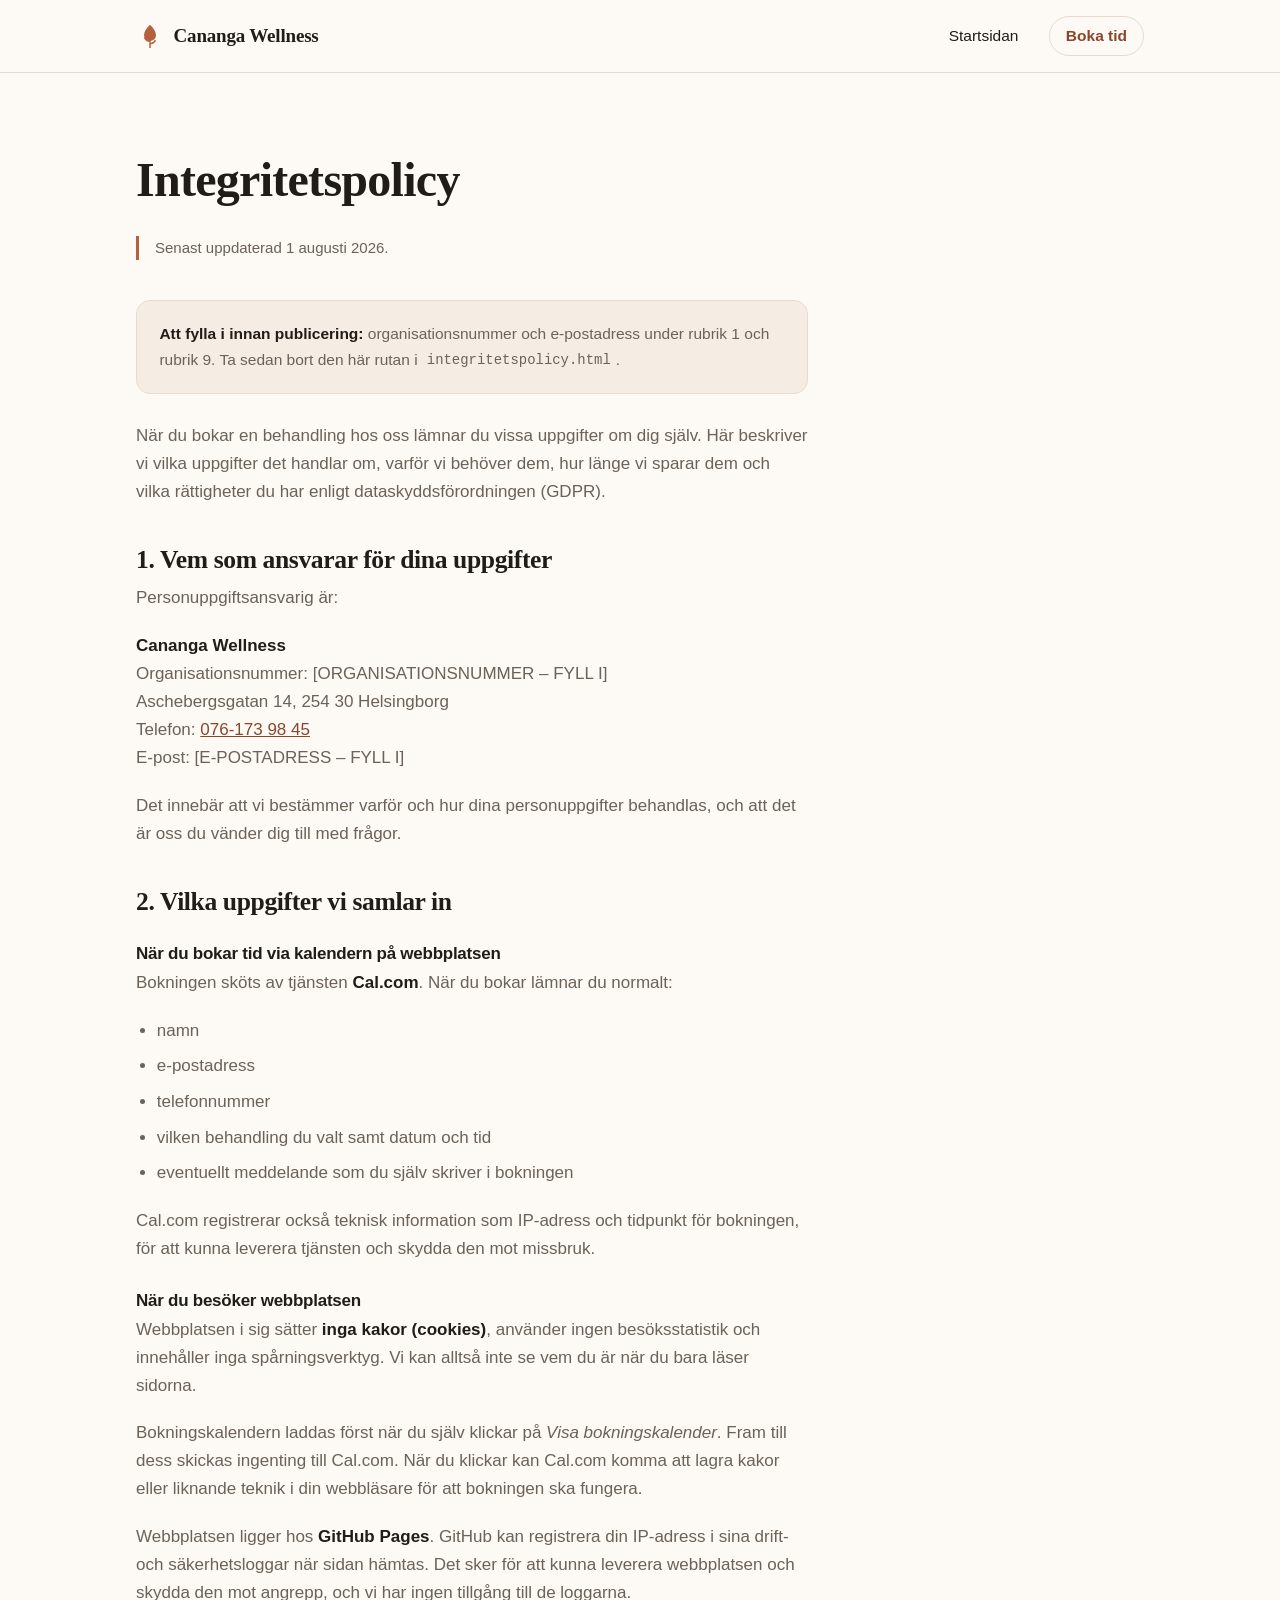
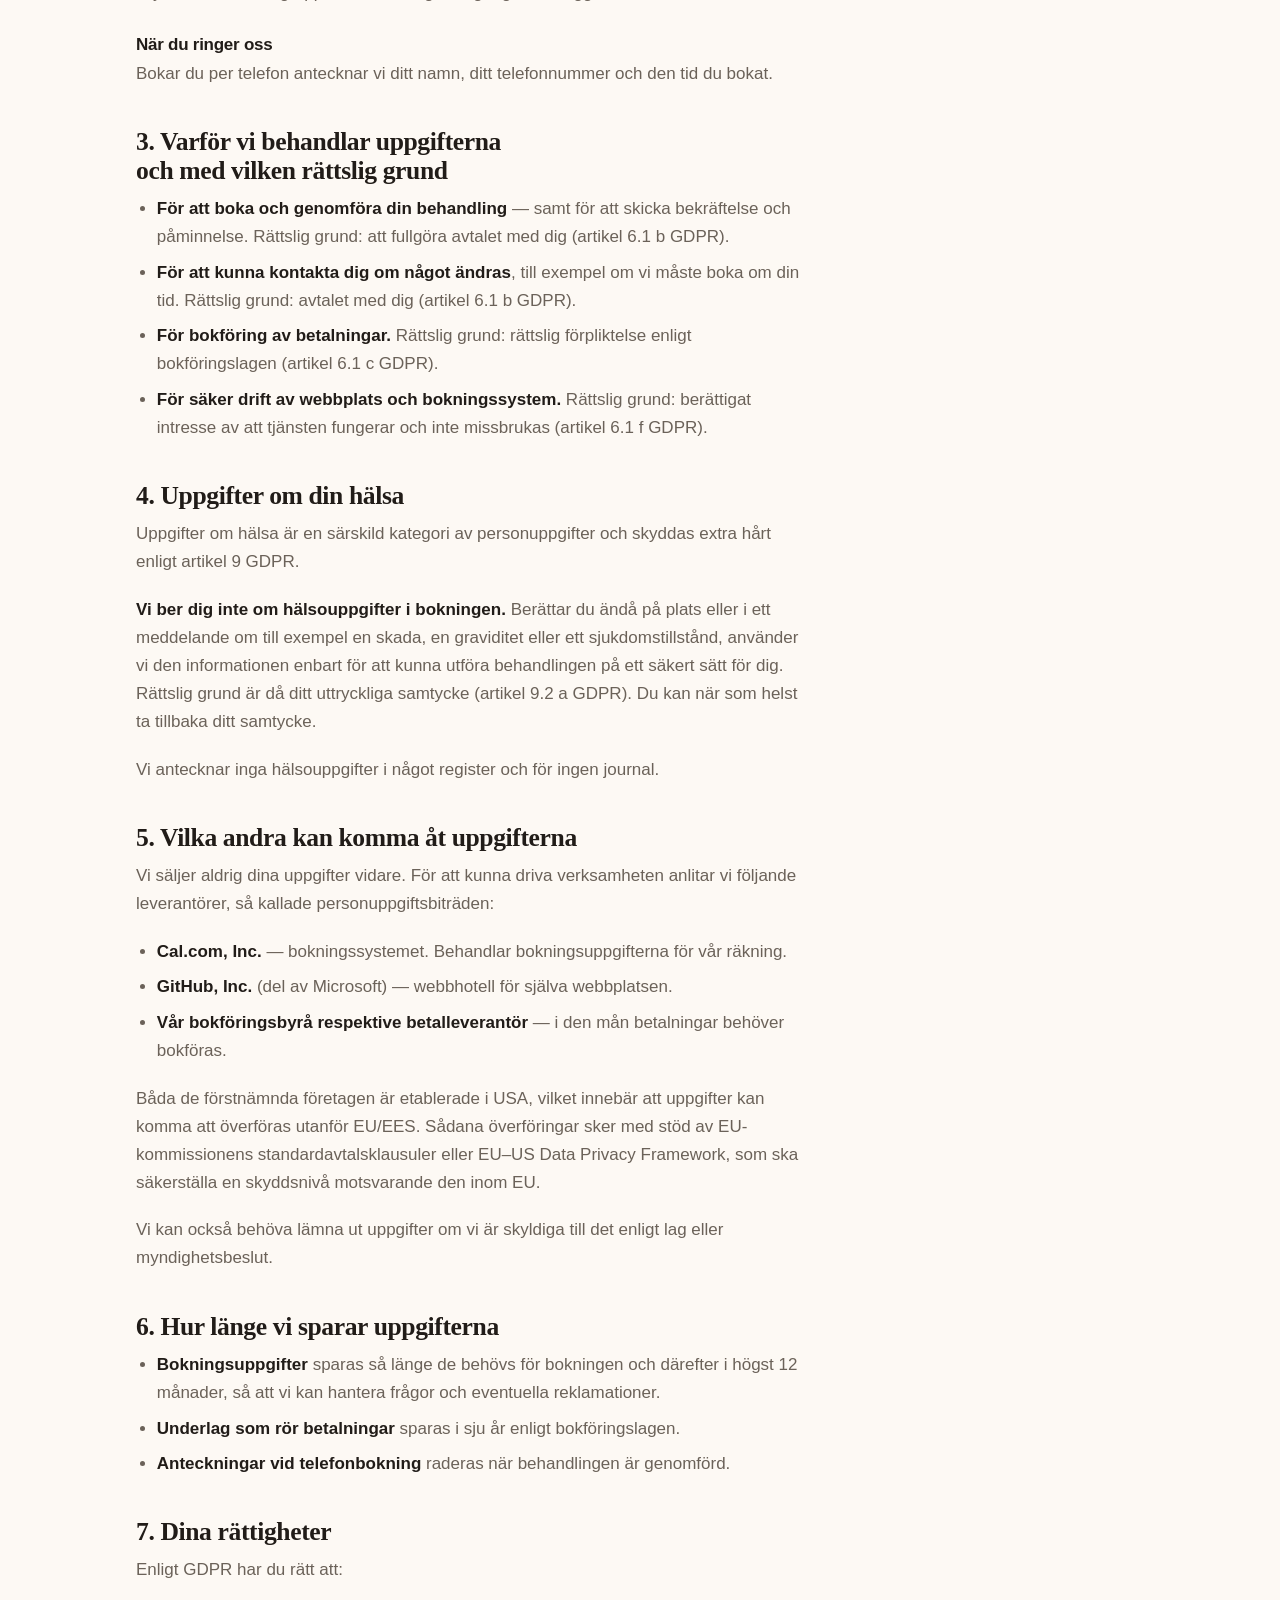
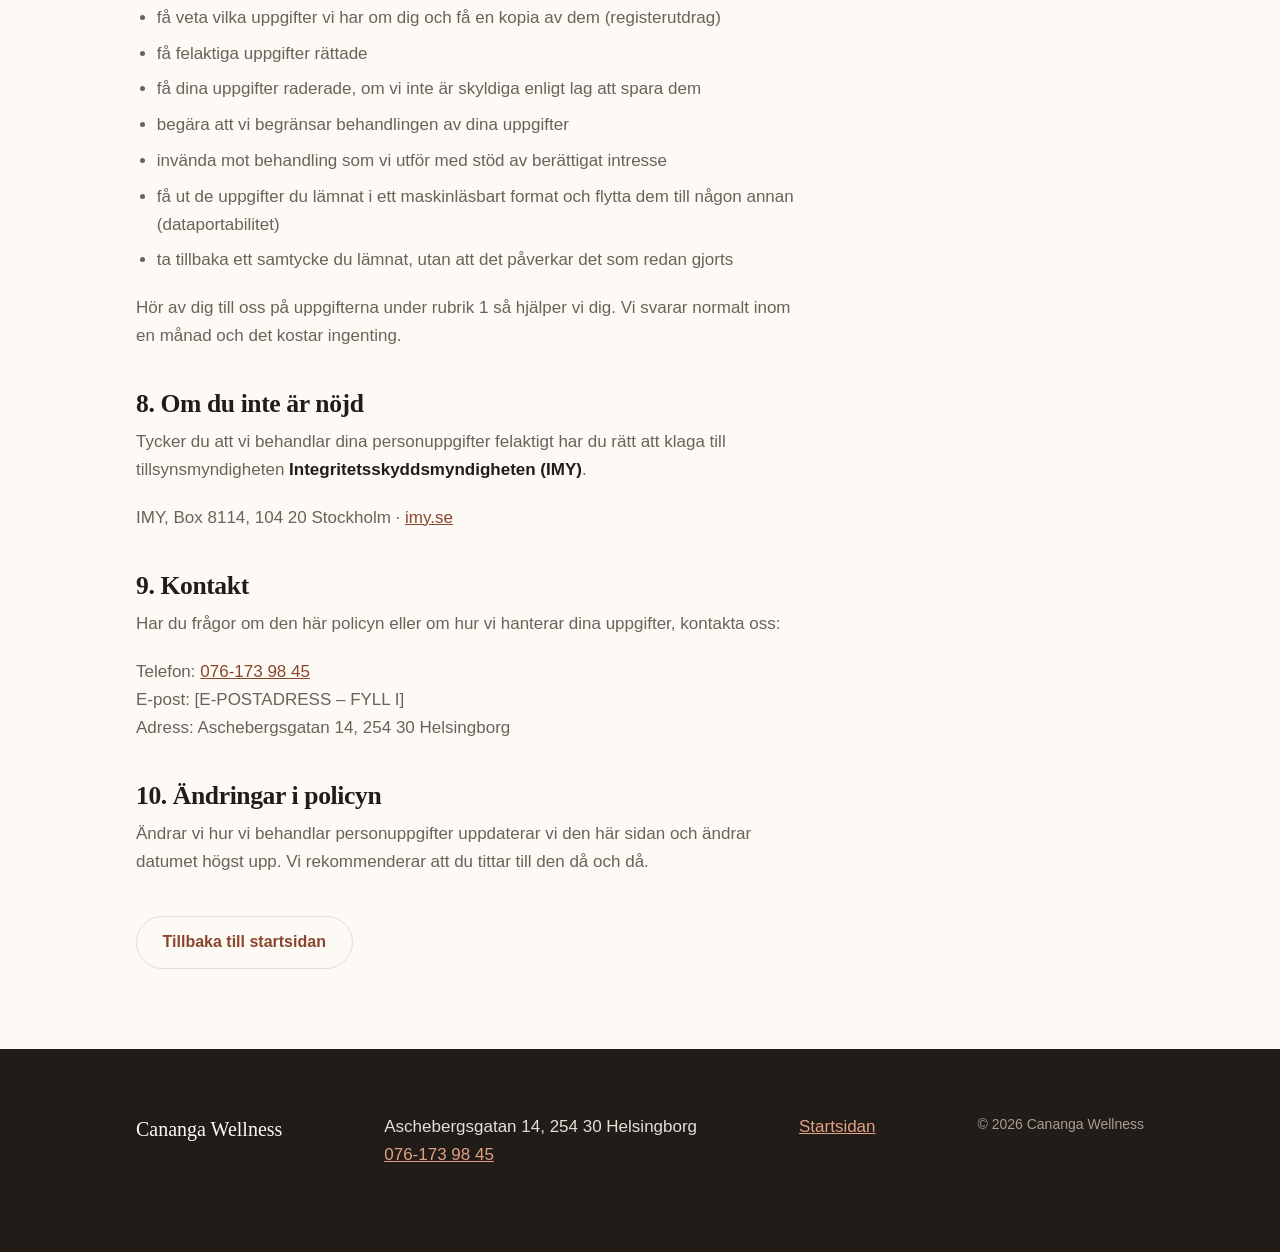
==== integritetspolicy.html @ 29ac7519 "Bygg webbplats för Cananga Wellness Statisk sida för GitHub Pages: startsida med behandlingar, Cal.c" ====
<!DOCTYPE html>
<html lang="sv">
<head>
<meta charset="utf-8">
<meta name="viewport" content="width=device-width, initial-scale=1">

<title>Integritetspolicy – Cananga Wellness</title>
<meta name="description" content="Så behandlar Cananga Wellness dina personuppgifter när du bokar tid: vilka uppgifter vi samlar in, varför, hur länge de sparas och vilka rättigheter du har enligt GDPR.">
<link rel="canonical" href="https://peraakesson-cloud.github.io/cananga-wellness/integritetspolicy.html">

<meta name="theme-color" content="#FDF9F4">
<link rel="icon" href="img/favicon.svg" type="image/svg+xml">

<meta property="og:type" content="article">
<meta property="og:locale" content="sv_SE">
<meta property="og:site_name" content="Cananga Wellness">
<meta property="og:title" content="Integritetspolicy – Cananga Wellness">
<meta property="og:description" content="Så behandlar vi dina personuppgifter när du bokar tid hos oss.">
<meta property="og:url" content="https://peraakesson-cloud.github.io/cananga-wellness/integritetspolicy.html">
<meta property="og:image" content="https://peraakesson-cloud.github.io/cananga-wellness/img/og-image.png">

<link rel="stylesheet" href="css/style.css">
<script>document.documentElement.className += ' js';</script>
</head>

<body>

<!-- ==========================================================================
     OBS TILL DIG SOM DRIVER SALONGEN (syns inte för besökare):

     Den här texten är skriven för att passa Cananga Wellness som den ser ut
     idag: bokning via Cal.com, inga kakor från er själva, ingen besöksstatistik.

     INNAN DU PUBLICERAR — fyll i de två platshållarna längre ner
     (organisationsnummer och e-postadress) och ta sedan bort den markerade
     rutan "Att fylla i innan publicering".

     ÄNDRAR DU NÅGOT senare — t.ex. lägger till besöksstatistik, ett
     kontaktformulär, presentkort eller ett annat bokningssystem — måste
     texten uppdateras. Det här är en genomarbetad mall, inte juridisk
     rådgivning; låt gärna en jurist läsa igenom den om du är osäker.
     ========================================================================== -->

<a class="skip" href="#innehall">Hoppa till innehåll</a>

<header class="site-head">
  <div class="wrap site-head__inner">
    <a class="brand" href="index.html">
      <span class="brand__mark" aria-hidden="true">
        <svg viewBox="0 0 32 32" width="28" height="28" focusable="false">
          <path d="M16 3c4.5 4 6.8 8 6.8 12a6.8 6.8 0 0 1-13.6 0c0-4 2.3-8 6.8-12z" fill="currentColor"/>
          <path d="M16 17v12M16 22c-2.6 0-4.7-1.4-6-3.6M16 25c2.6 0 4.7-1.4 6-3.6"
                fill="none" stroke="currentColor" stroke-width="1.7" stroke-linecap="round"/>
        </svg>
      </span>
      <span class="brand__name">Cananga&nbsp;Wellness</span>
    </a>
    <nav class="nav" aria-label="Huvudmeny">
      <ul class="nav__list">
        <li><a href="index.html">Startsidan</a></li>
        <li class="nav__cta"><a class="btn btn--ghost" href="index.html#boka">Boka tid</a></li>
      </ul>
    </nav>
  </div>
</header>

<main id="innehall" class="page">
  <div class="wrap">
    <article class="prose">

      <h1>Integritetspolicy</h1>

      <p class="prose__updated">
        Senast uppdaterad 1 augusti 2026.
      </p>

      <!-- TA BORT HELA DEN HÄR RUTAN när de två platshållarna nedan är ifyllda -->
      <div class="prose__note">
        <p><strong>Att fylla i innan publicering:</strong> organisationsnummer och
        e-postadress under rubrik 1 och rubrik 9. Ta sedan bort den här rutan
        i <code>integritetspolicy.html</code>.</p>
      </div>

      <p>
        När du bokar en behandling hos oss lämnar du vissa uppgifter om dig
        själv. Här beskriver vi vilka uppgifter det handlar om, varför vi
        behöver dem, hur länge vi sparar dem och vilka rättigheter du har
        enligt dataskyddsförordningen (GDPR).
      </p>

      <h2>1. Vem som ansvarar för dina uppgifter</h2>
      <p>Personuppgiftsansvarig är:</p>
      <p>
        <strong>Cananga Wellness</strong><br>
        Organisationsnummer: [ORGANISATIONSNUMMER – FYLL I]<br>
        Aschebergsgatan 14, 254 30 Helsingborg<br>
        Telefon: <a href="tel:+46761739845">076-173 98 45</a><br>
        E-post: [E-POSTADRESS – FYLL I]
      </p>
      <p>
        Det innebär att vi bestämmer varför och hur dina personuppgifter
        behandlas, och att det är oss du vänder dig till med frågor.
      </p>

      <h2>2. Vilka uppgifter vi samlar in</h2>

      <h3>När du bokar tid via kalendern på webbplatsen</h3>
      <p>
        Bokningen sköts av tjänsten <strong>Cal.com</strong>. När du bokar
        lämnar du normalt:
      </p>
      <ul>
        <li>namn</li>
        <li>e-postadress</li>
        <li>telefonnummer</li>
        <li>vilken behandling du valt samt datum och tid</li>
        <li>eventuellt meddelande som du själv skriver i bokningen</li>
      </ul>
      <p>
        Cal.com registrerar också teknisk information som IP-adress och
        tidpunkt för bokningen, för att kunna leverera tjänsten och skydda
        den mot missbruk.
      </p>

      <h3>När du besöker webbplatsen</h3>
      <p>
        Webbplatsen i sig sätter <strong>inga kakor (cookies)</strong>, använder
        ingen besöksstatistik och innehåller inga spårningsverktyg. Vi kan
        alltså inte se vem du är när du bara läser sidorna.
      </p>
      <p>
        Bokningskalendern laddas först när du själv klickar på
        <em>Visa bokningskalender</em>. Fram till dess skickas ingenting till
        Cal.com. När du klickar kan Cal.com komma att lagra kakor eller
        liknande teknik i din webbläsare för att bokningen ska fungera.
      </p>
      <p>
        Webbplatsen ligger hos <strong>GitHub Pages</strong>. GitHub kan
        registrera din IP-adress i sina drift- och säkerhetsloggar när sidan
        hämtas. Det sker för att kunna leverera webbplatsen och skydda den mot
        angrepp, och vi har ingen tillgång till de loggarna.
      </p>

      <h3>När du ringer oss</h3>
      <p>
        Bokar du per telefon antecknar vi ditt namn, ditt telefonnummer och
        den tid du bokat.
      </p>

      <h2>3. Varför vi behandlar uppgifterna och med vilken rättslig grund</h2>
      <ul>
        <li>
          <strong>För att boka och genomföra din behandling</strong> — samt för
          att skicka bekräftelse och påminnelse. Rättslig grund: att fullgöra
          avtalet med dig (artikel 6.1 b GDPR).
        </li>
        <li>
          <strong>För att kunna kontakta dig om något ändras</strong>, till
          exempel om vi måste boka om din tid. Rättslig grund: avtalet med dig
          (artikel 6.1 b GDPR).
        </li>
        <li>
          <strong>För bokföring av betalningar.</strong> Rättslig grund:
          rättslig förpliktelse enligt bokföringslagen (artikel 6.1 c GDPR).
        </li>
        <li>
          <strong>För säker drift av webbplats och bokningssystem.</strong>
          Rättslig grund: berättigat intresse av att tjänsten fungerar och inte
          missbrukas (artikel 6.1 f GDPR).
        </li>
      </ul>

      <h2>4. Uppgifter om din hälsa</h2>
      <p>
        Uppgifter om hälsa är en särskild kategori av personuppgifter och
        skyddas extra hårt enligt artikel 9 GDPR.
      </p>
      <p>
        <strong>Vi ber dig inte om hälsouppgifter i bokningen.</strong> Berättar
        du ändå på plats eller i ett meddelande om till exempel en skada, en
        graviditet eller ett sjukdomstillstånd, använder vi den informationen
        enbart för att kunna utföra behandlingen på ett säkert sätt för dig.
        Rättslig grund är då ditt uttryckliga samtycke (artikel 9.2 a GDPR).
        Du kan när som helst ta tillbaka ditt samtycke.
      </p>
      <p>
        Vi antecknar inga hälsouppgifter i något register och för ingen journal.
      </p>

      <!-- OBS: Börjar ni fråga om skador, graviditet eller sjukdomar i
           bokningsformuläret — då behöver hela det här avsnittet skrivas om,
           och ni behöver hämta in ett uttryckligt samtycke i formuläret. -->

      <h2>5. Vilka andra kan komma åt uppgifterna</h2>
      <p>
        Vi säljer aldrig dina uppgifter vidare. För att kunna driva
        verksamheten anlitar vi följande leverantörer, så kallade
        personuppgiftsbiträden:
      </p>
      <ul>
        <li>
          <strong>Cal.com, Inc.</strong> — bokningssystemet. Behandlar
          bokningsuppgifterna för vår räkning.
        </li>
        <li>
          <strong>GitHub, Inc.</strong> (del av Microsoft) — webbhotell för
          själva webbplatsen.
        </li>
        <li>
          <strong>Vår bokföringsbyrå respektive betalleverantör</strong> — i den
          mån betalningar behöver bokföras.
        </li>
      </ul>
      <p>
        Båda de förstnämnda företagen är etablerade i USA, vilket innebär att
        uppgifter kan komma att överföras utanför EU/EES. Sådana överföringar
        sker med stöd av EU-kommissionens standardavtalsklausuler eller
        EU&ndash;US Data Privacy Framework, som ska säkerställa en skyddsnivå
        motsvarande den inom EU.
      </p>
      <p>
        Vi kan också behöva lämna ut uppgifter om vi är skyldiga till det
        enligt lag eller myndighetsbeslut.
      </p>

      <h2>6. Hur länge vi sparar uppgifterna</h2>
      <ul>
        <li>
          <strong>Bokningsuppgifter</strong> sparas så länge de behövs för
          bokningen och därefter i högst 12 månader, så att vi kan hantera
          frågor och eventuella reklamationer.
        </li>
        <li>
          <strong>Underlag som rör betalningar</strong> sparas i sju år enligt
          bokföringslagen.
        </li>
        <li>
          <strong>Anteckningar vid telefonbokning</strong> raderas när
          behandlingen är genomförd.
        </li>
      </ul>

      <h2>7. Dina rättigheter</h2>
      <p>Enligt GDPR har du rätt att:</p>
      <ul>
        <li>få veta vilka uppgifter vi har om dig och få en kopia av dem (registerutdrag)</li>
        <li>få felaktiga uppgifter rättade</li>
        <li>få dina uppgifter raderade, om vi inte är skyldiga enligt lag att spara dem</li>
        <li>begära att vi begränsar behandlingen av dina uppgifter</li>
        <li>invända mot behandling som vi utför med stöd av berättigat intresse</li>
        <li>få ut de uppgifter du lämnat i ett maskinläsbart format och flytta dem till någon annan (dataportabilitet)</li>
        <li>ta tillbaka ett samtycke du lämnat, utan att det påverkar det som redan gjorts</li>
      </ul>
      <p>
        Hör av dig till oss på uppgifterna under rubrik 1 så hjälper vi dig.
        Vi svarar normalt inom en månad och det kostar ingenting.
      </p>

      <h2>8. Om du inte är nöjd</h2>
      <p>
        Tycker du att vi behandlar dina personuppgifter felaktigt har du rätt
        att klaga till tillsynsmyndigheten
        <strong>Integritetsskyddsmyndigheten (IMY)</strong>.
      </p>
      <p>
        IMY, Box 8114, 104 20 Stockholm &middot;
        <a href="https://www.imy.se" target="_blank" rel="noopener noreferrer">imy.se<span class="visually-hidden"> (öppnas i ny flik)</span></a>
      </p>

      <h2>9. Kontakt</h2>
      <p>
        Har du frågor om den här policyn eller om hur vi hanterar dina
        uppgifter, kontakta oss:
      </p>
      <p>
        Telefon: <a href="tel:+46761739845">076-173 98 45</a><br>
        E-post: [E-POSTADRESS – FYLL I]<br>
        Adress: Aschebergsgatan 14, 254 30 Helsingborg
      </p>

      <h2>10. Ändringar i policyn</h2>
      <p>
        Ändrar vi hur vi behandlar personuppgifter uppdaterar vi den här sidan
        och ändrar datumet högst upp. Vi rekommenderar att du tittar till den
        då och då.
      </p>

      <p style="margin-top:2.5rem">
        <a class="btn btn--quiet" href="index.html">Tillbaka till startsidan</a>
      </p>

    </article>
  </div>
</main>

<footer class="site-foot">
  <div class="wrap site-foot__inner">
    <p class="site-foot__brand">Cananga Wellness</p>
    <p>
      Aschebergsgatan 14, 254 30 Helsingborg<br>
      <a href="tel:+46761739845">076-173&nbsp;98&nbsp;45</a>
    </p>
    <p>
      <a href="index.html">Startsidan</a>
    </p>
    <p class="site-foot__copy">&copy; <span id="ar">2026</span> Cananga Wellness</p>
  </div>
</footer>

<script src="js/main.js"></script>

</body>
</html>
---- css/style.css ----
/* ==========================================================================
   Cananga Wellness — stilmall
   --------------------------------------------------------------------------
   Vill du byta färg på hela webbplatsen? Ändra bara värdena under :root
   här nedanför. Allt annat följer med automatiskt.
   ========================================================================== */

:root {

  /* --- FÄRGER ------------------------------------------------------------
     Kontrast mot gräddvit bakgrund (WCAG AA kräver minst 4,5:1 för text):
       --ink        på --cream ... 15,9:1
       --ink-soft   på --cream ...  5,7:1
       --accent-ink på --cream ...  6,7:1
       vit text     på --accent-deep 5,4:1
     Byter du färger — kontrollera på https://webaim.org/resources/contrastchecker/
     -------------------------------------------------------------------- */
  --cream:       #FDF9F4;   /* sidbakgrund */
  --cream-alt:   #F5EDE4;   /* varannan sektion */
  --ink:         #211C18;   /* brödtext och rubriker */
  --ink-soft:    #6B6259;   /* dämpad text */
  --accent:      #B5603F;   /* dekor: linjer, ikoner */
  --accent-deep: #A65331;   /* knappbakgrund (vit text ovanpå) */
  --accent-ink:  #8A462C;   /* länkar och accentfärgad text */
  --line:        #E7DCD1;   /* tunna avdelare */
  --white:       #FFFFFF;

  /* --- TYPSNITT (systemtypsnitt, laddas inte från nätet) --------------- */
  --font-display: "Iowan Old Style", "Palatino Linotype", Palatino,
                  "Book Antiqua", Georgia, "Times New Roman", serif;
  --font-body:    -apple-system, BlinkMacSystemFont, "Segoe UI", Roboto,
                  "Helvetica Neue", Arial, "Noto Sans", sans-serif;

  /* --- MÅTT ------------------------------------------------------------ */
  --wrap:      68rem;
  --gutter:    clamp(1.25rem, 5vw, 2.5rem);
  --section-y: clamp(3.5rem, 10vw, 7rem);
  --radius:    14px;
}

/* --------------------------------------------------------------------------
   Grundläggande återställning
   -------------------------------------------------------------------------- */

*, *::before, *::after { box-sizing: border-box; }

html {
  scroll-behavior: smooth;
  scroll-padding-top: 5rem;      /* så rubriken inte hamnar under sidhuvudet */
  -webkit-text-size-adjust: 100%;
}

body {
  margin: 0;
  background: var(--cream);
  color: var(--ink);
  font-family: var(--font-body);
  font-size: 1.0625rem;
  line-height: 1.65;
  -webkit-font-smoothing: antialiased;
  text-rendering: optimizeLegibility;
}

h1, h2, h3 {
  font-family: var(--font-display);
  font-weight: 600;
  line-height: 1.12;
  letter-spacing: -0.015em;
  margin: 0 0 0.5em;
  text-wrap: balance;
}

p { margin: 0 0 1.15em; }
p:last-child { margin-bottom: 0; }

a { color: var(--accent-ink); }
a:hover { text-decoration-thickness: 2px; }

ul { margin: 0; padding: 0; list-style: none; }

img, svg { max-width: 100%; height: auto; }

code {
  font-family: ui-monospace, SFMono-Regular, Menlo, Consolas, monospace;
  font-size: 0.9em;
  background: var(--cream-alt);
  padding: 0.1em 0.35em;
  border-radius: 4px;
}

[hidden] { display: none !important; }

/* Synlig tangentbordsfokus — viktigt för tillgänglighet */
:focus-visible {
  outline: 3px solid var(--accent-ink);
  outline-offset: 3px;
  border-radius: 3px;
}

/* --------------------------------------------------------------------------
   Hjälpklasser
   -------------------------------------------------------------------------- */

.wrap {
  width: 100%;
  max-width: var(--wrap);
  margin-inline: auto;
  padding-inline: var(--gutter);
}

.visually-hidden {
  position: absolute;
  width: 1px; height: 1px;
  padding: 0; margin: -1px;
  overflow: hidden;
  clip-path: inset(50%);
  white-space: nowrap;
}

/* "Hoppa till innehåll" — syns bara vid tangentbordsnavigering */
.skip {
  position: absolute;
  left: 0.75rem;
  top: -4rem;
  z-index: 100;
  background: var(--ink);
  color: var(--cream);
  padding: 0.7rem 1.1rem;
  border-radius: 0 0 var(--radius) var(--radius);
  text-decoration: none;
  transition: top 0.15s ease;
}
.skip:focus { top: 0; }

.eyebrow {
  font-size: 0.8125rem;
  letter-spacing: 0.14em;
  text-transform: uppercase;
  color: var(--accent-ink);
  font-weight: 600;
  margin-bottom: 1.25rem;
}

.lead {
  font-size: clamp(1.0625rem, 1.4vw + 0.7rem, 1.25rem);
  color: var(--ink-soft);
  max-width: 34em;
}

.fineprint {
  font-size: 0.9375rem;
  color: var(--ink-soft);
  margin-top: 1.75rem;
}

/* --------------------------------------------------------------------------
   Knappar
   -------------------------------------------------------------------------- */

.btn {
  display: inline-flex;
  align-items: center;
  justify-content: center;
  gap: 0.5rem;
  min-height: 3rem;                /* bekväm träffyta på mobil */
  padding: 0.75rem 1.6rem;
  border: 1px solid transparent;
  border-radius: 999px;
  font: inherit;
  font-weight: 600;
  font-size: 1rem;
  text-decoration: none;
  cursor: pointer;
  transition: background-color 0.15s ease, color 0.15s ease,
              border-color 0.15s ease, transform 0.1s ease;
}
.btn:active { transform: translateY(1px); }

.btn--primary {
  background: var(--accent-deep);
  color: var(--white);
}
.btn--primary:hover { background: #8F4728; }
.btn--primary:disabled { opacity: 0.55; cursor: default; }

.btn--quiet {
  background: transparent;
  color: var(--accent-ink);
  border-color: var(--line);
}
.btn--quiet:hover {
  border-color: var(--accent);
  background: var(--cream-alt);
}

.btn--ghost {
  background: transparent;
  color: var(--accent-ink);
  border-color: var(--line);
  min-height: 2.5rem;
  padding: 0.4rem 1rem;
  font-size: 0.9375rem;
}
.btn--ghost:hover { border-color: var(--accent); }

/* --------------------------------------------------------------------------
   Sidhuvud och meny
   -------------------------------------------------------------------------- */

.site-head {
  border-bottom: 1px solid var(--line);
  background: var(--cream);
}

.site-head__inner {
  display: flex;
  align-items: center;
  justify-content: space-between;
  gap: 1rem;
  min-height: 4.5rem;
  flex-wrap: wrap;
}

.brand {
  display: inline-flex;
  align-items: center;
  gap: 0.6rem;
  color: var(--ink);
  text-decoration: none;
  font-family: var(--font-display);
  font-size: 1.1875rem;
  font-weight: 600;
  letter-spacing: -0.01em;
}
.brand__mark { color: var(--accent); display: inline-flex; }

.nav__list {
  display: flex;
  align-items: center;
  gap: clamp(1rem, 2.5vw, 1.9rem);
}

.nav a {
  color: var(--ink);
  text-decoration: none;
  font-size: 0.96875rem;
  padding-block: 0.4rem;
}
.nav a:hover { color: var(--accent-ink); }
.nav__cta a { color: var(--accent-ink); }

.nav-toggle { display: none; }

/* Mobilmeny: JS lägger klassen "js" på <html>, därför göms menyn bara
   när JavaScript faktiskt fungerar. Utan JS syns alla länkar direkt. */
@media (max-width: 47.99em) {
  .js .nav-toggle {
    display: inline-flex;
    align-items: center;
    gap: 0.55rem;
    background: transparent;
    border: 1px solid var(--line);
    border-radius: 999px;
    padding: 0.5rem 1rem;
    font: inherit;
    font-size: 0.9375rem;
    font-weight: 600;
    color: var(--ink);
    cursor: pointer;
  }
  .nav-toggle__bars {
    display: inline-grid;
    gap: 3px;
    width: 16px;
  }
  .nav-toggle__bars span {
    height: 2px;
    background: currentColor;
    border-radius: 2px;
  }

  .js .nav { display: none; flex-basis: 100%; }
  .js .nav[data-open="true"] { display: block; }

  .nav__list {
    flex-direction: column;
    align-items: stretch;
    gap: 0;
    padding-bottom: 0.75rem;
  }
  .nav__list > li + li { border-top: 1px solid var(--line); }
  .nav a { display: block; padding: 0.85rem 0.25rem; }
  .nav__cta { padding-top: 0.75rem; border-top: 0 !important; }
  .nav__cta a { display: inline-flex; }
}

/* --------------------------------------------------------------------------
   Hero
   -------------------------------------------------------------------------- */

.hero {
  padding-block: clamp(3.5rem, 12vw, 8rem) clamp(3rem, 9vw, 6rem);
  position: relative;
  overflow: hidden;
}

/* Mjuk, dekorativ ljusfläck bakom rubriken */
.hero::before {
  content: "";
  position: absolute;
  inset: -30% 45% auto auto;
  width: min(52rem, 90vw);
  aspect-ratio: 1;
  background: radial-gradient(circle, rgba(181, 96, 63, 0.13), transparent 62%);
  pointer-events: none;
  z-index: 0;
}

.hero__inner { position: relative; z-index: 1; }

.hero__title {
  font-size: clamp(2.75rem, 10vw, 5.25rem);
  margin-bottom: 0.4em;
  /* Smal spalt så rubriken bryts i två rader — utan <br>, så att
     skärmläsare läser "Traditionell thaimassage" som två ord. */
  max-width: 9em;
}

.hero__actions {
  display: flex;
  flex-wrap: wrap;
  gap: 0.75rem;
  margin-top: 2.25rem;
  margin-bottom: 1rem;
}

.hero__meta {
  font-size: 0.9375rem;
  color: var(--ink-soft);
}

/* --------------------------------------------------------------------------
   Sektioner
   -------------------------------------------------------------------------- */

.section { padding-block: var(--section-y); }

.section--alt {
  background: var(--cream-alt);
  border-block: 1px solid var(--line);
}

.section__title {
  font-size: clamp(1.75rem, 4.5vw, 2.6rem);
  margin-bottom: 0.6rem;
}

/* Kort accentstreck ovanför varje sektionsrubrik */
.section__title::before {
  content: "";
  display: block;
  width: 2.5rem;
  height: 3px;
  background: var(--accent);
  border-radius: 2px;
  margin-bottom: 1.4rem;
}

.section__intro {
  color: var(--ink-soft);
  max-width: 38em;
  margin-bottom: 2.5rem;
}

/* --------------------------------------------------------------------------
   Behandlingar
   -------------------------------------------------------------------------- */

.treatments {
  display: grid;
  gap: 1.25rem;
}

.treatment {
  background: var(--cream);
  border: 1px solid var(--line);
  border-radius: var(--radius);
  padding: clamp(1.5rem, 4vw, 2.25rem);
}

.treatment__head {
  display: flex;
  flex-wrap: wrap;
  align-items: baseline;
  justify-content: space-between;
  gap: 0.5rem 1.5rem;
  margin-bottom: 0.85rem;
}

.treatment__name {
  font-size: clamp(1.3rem, 3vw, 1.6rem);
  margin: 0;
}

.treatment__price {
  margin: 0;
  display: flex;
  align-items: baseline;
  gap: 0.6rem;
  white-space: nowrap;
}

.treatment__amount {
  font-family: var(--font-display);
  font-size: clamp(1.3rem, 3vw, 1.6rem);
  font-weight: 600;
  color: var(--accent-ink);
}

.treatment__time {
  font-size: 0.875rem;
  color: var(--ink-soft);
  border: 1px solid var(--line);
  border-radius: 999px;
  padding: 0.15rem 0.65rem;
}

.treatment__desc {
  color: var(--ink-soft);
  max-width: 44em;
  margin: 0;
}

/* --------------------------------------------------------------------------
   Bokning
   -------------------------------------------------------------------------- */

.booking {
  border: 1px solid var(--line);
  border-radius: var(--radius);
  background: var(--white);
  overflow: hidden;
}

.booking__gate {
  padding: clamp(2.5rem, 8vw, 4.5rem) clamp(1.25rem, 5vw, 2.5rem);
  text-align: center;
}

.booking__gate-text {
  color: var(--ink-soft);
  font-size: 0.9375rem;
  max-width: 30em;
  margin-inline: auto;
  margin-bottom: 1.75rem;
}

.booking__mount {
  min-height: 34rem;
  width: 100%;
  overflow: auto;
}

.booking__setup,
.booking__error {
  padding: clamp(1.5rem, 5vw, 2.25rem);
  background: #FBF3E4;
  border-top: 3px solid var(--accent);
  color: var(--ink);
  font-size: 0.96875rem;
}
.booking__setup p:last-child,
.booking__error p:last-child { margin-bottom: 0; }

.booking__fallback {
  margin-top: 1.5rem;
  font-size: 1rem;
  color: var(--ink-soft);
}
.booking__fallback a { font-weight: 600; white-space: nowrap; }

/* --------------------------------------------------------------------------
   Öppettider
   -------------------------------------------------------------------------- */

.hours {
  margin: 0;
  max-width: 30rem;
  border-top: 1px solid var(--line);
}

.hours__row {
  display: flex;
  justify-content: space-between;
  gap: 1.5rem;
  padding: 0.85rem 0.25rem;
  border-bottom: 1px solid var(--line);
}

.hours dt { color: var(--ink); }
.hours dd {
  margin: 0;
  color: var(--ink-soft);
  font-variant-numeric: tabular-nums;
}

/* --------------------------------------------------------------------------
   Hitta hit / kontakt
   -------------------------------------------------------------------------- */

.contact {
  display: grid;
  gap: clamp(2.5rem, 7vw, 4rem);
}

.contact__address {
  font-style: normal;
  font-size: 1.125rem;
  line-height: 1.8;
  margin-bottom: 1.5rem;
}

.contact__phone {
  font-family: var(--font-display);
  font-size: clamp(1.5rem, 4.5vw, 2rem);
  margin-bottom: 0.75rem;
}
.contact__phone a { text-decoration: none; }
.contact__phone a:hover { text-decoration: underline; }

/* --------------------------------------------------------------------------
   Sidfot
   -------------------------------------------------------------------------- */

.site-foot {
  background: var(--ink);
  color: #E6DED6;
  padding-block: clamp(2.5rem, 7vw, 4rem);
}

.site-foot a { color: #E3A184; }          /* 7,8:1 mot mörk bakgrund */

.site-foot__inner {
  display: grid;
  gap: 1.5rem;
}

.site-foot__brand {
  font-family: var(--font-display);
  font-size: 1.25rem;
  color: var(--cream);
  margin: 0;
}

.site-foot__copy {
  font-size: 0.875rem;
  color: #A79C92;                          /* 5,4:1 mot --ink */
  margin: 0;
}

/* --------------------------------------------------------------------------
   Fast bokningsknapp längst ner på mobil
   -------------------------------------------------------------------------- */

.mobile-cta {
  position: fixed;
  left: 0; right: 0; bottom: 0;
  z-index: 50;
  display: flex;
  gap: 0.6rem;
  padding: 0.7rem var(--gutter);
  padding-bottom: calc(0.7rem + env(safe-area-inset-bottom, 0px));
  background: rgba(253, 249, 244, 0.94);
  backdrop-filter: blur(8px);
  border-top: 1px solid var(--line);
}
.mobile-cta .btn { flex: 1; }
.mobile-cta .btn--quiet { flex: 0 0 auto; background: var(--white); }

/* Extra luft i botten så sidfoten inte hamnar bakom knapparna */
body.has-mobile-cta { padding-bottom: 5.5rem; }

@media (min-width: 48em) {
  .mobile-cta { display: none !important; }
  body.has-mobile-cta { padding-bottom: 0; }
}

/* --------------------------------------------------------------------------
   Innehållssidor (integritetspolicy, 404)
   -------------------------------------------------------------------------- */

.page { padding-block: clamp(3rem, 8vw, 5rem); }

.prose { max-width: 42rem; }

.prose h1 { font-size: clamp(2rem, 6vw, 3rem); margin-bottom: 0.6em; }

.prose h2 {
  font-size: clamp(1.25rem, 3vw, 1.6rem);
  margin-top: 2.5rem;
  margin-bottom: 0.6rem;
}

.prose h3 {
  font-family: var(--font-body);
  font-size: 1.0625rem;
  font-weight: 700;
  margin-top: 1.75rem;
  margin-bottom: 0.35rem;
}

.prose ul {
  list-style: disc;
  padding-left: 1.3rem;
  margin-bottom: 1.15em;
  color: var(--ink-soft);
}
.prose li { margin-bottom: 0.45em; }

.prose p { color: var(--ink-soft); }
.prose strong { color: var(--ink); }

.prose__updated {
  font-size: 0.9375rem;
  color: var(--ink-soft);
  border-left: 3px solid var(--accent);
  padding-left: 1rem;
  margin-bottom: 2.5rem;
}

.prose__note {
  background: var(--cream-alt);
  border: 1px solid var(--line);
  border-radius: var(--radius);
  padding: 1.25rem 1.4rem;
  font-size: 0.96875rem;
  margin-block: 1.75rem;
}

/* 404 */
.notfound {
  text-align: center;
  padding-block: clamp(4rem, 15vw, 9rem);
}
.notfound__code {
  font-family: var(--font-display);
  font-size: clamp(4rem, 18vw, 8rem);
  color: var(--accent);
  line-height: 1;
  margin: 0 0 0.5rem;
}
.notfound__actions {
  display: flex;
  flex-wrap: wrap;
  gap: 0.75rem;
  justify-content: center;
  margin-top: 2.25rem;
}

/* --------------------------------------------------------------------------
   Större skärmar
   -------------------------------------------------------------------------- */

@media (min-width: 48em) {

  .treatments { gap: 1.5rem; }

  .contact {
    grid-template-columns: 1fr 1fr;
    align-items: start;
  }

  .site-foot__inner {
    grid-template-columns: repeat(2, auto);
    justify-content: space-between;
    align-items: start;
    gap: 2rem 4rem;
  }
}

@media (min-width: 64em) {
  .site-foot__inner { grid-template-columns: repeat(4, auto); }
}

/* --------------------------------------------------------------------------
   Respektera systeminställning för minskad rörelse
   -------------------------------------------------------------------------- */

@media (prefers-reduced-motion: reduce) {
  html { scroll-behavior: auto; }
  *, *::before, *::after {
    animation-duration: 0.01ms !important;
    animation-iteration-count: 1 !important;
    transition-duration: 0.01ms !important;
  }
}

/* --------------------------------------------------------------------------
   Utskrift
   -------------------------------------------------------------------------- */

@media print {
  .site-head, .mobile-cta, .booking, .skip { display: none !important; }
  body { background: #fff; color: #000; font-size: 11pt; }
  .section--alt { background: none; }
}
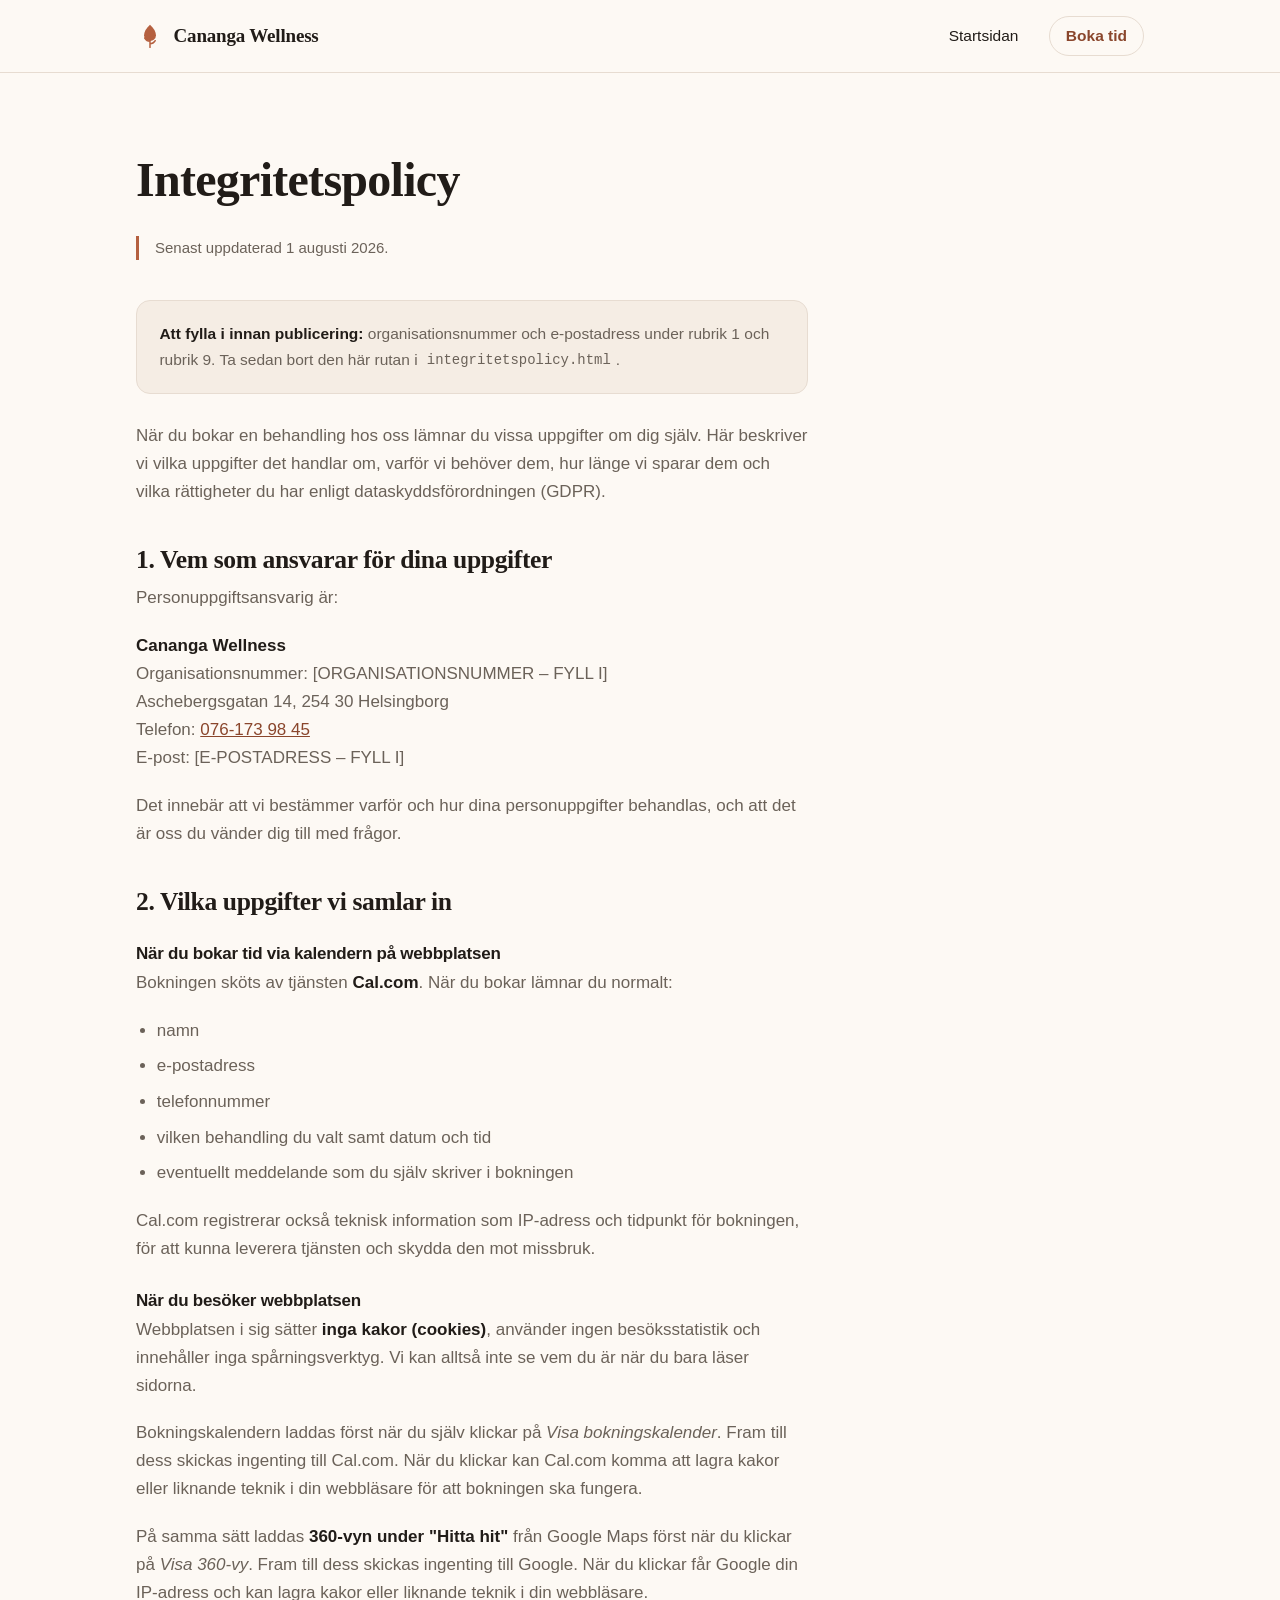
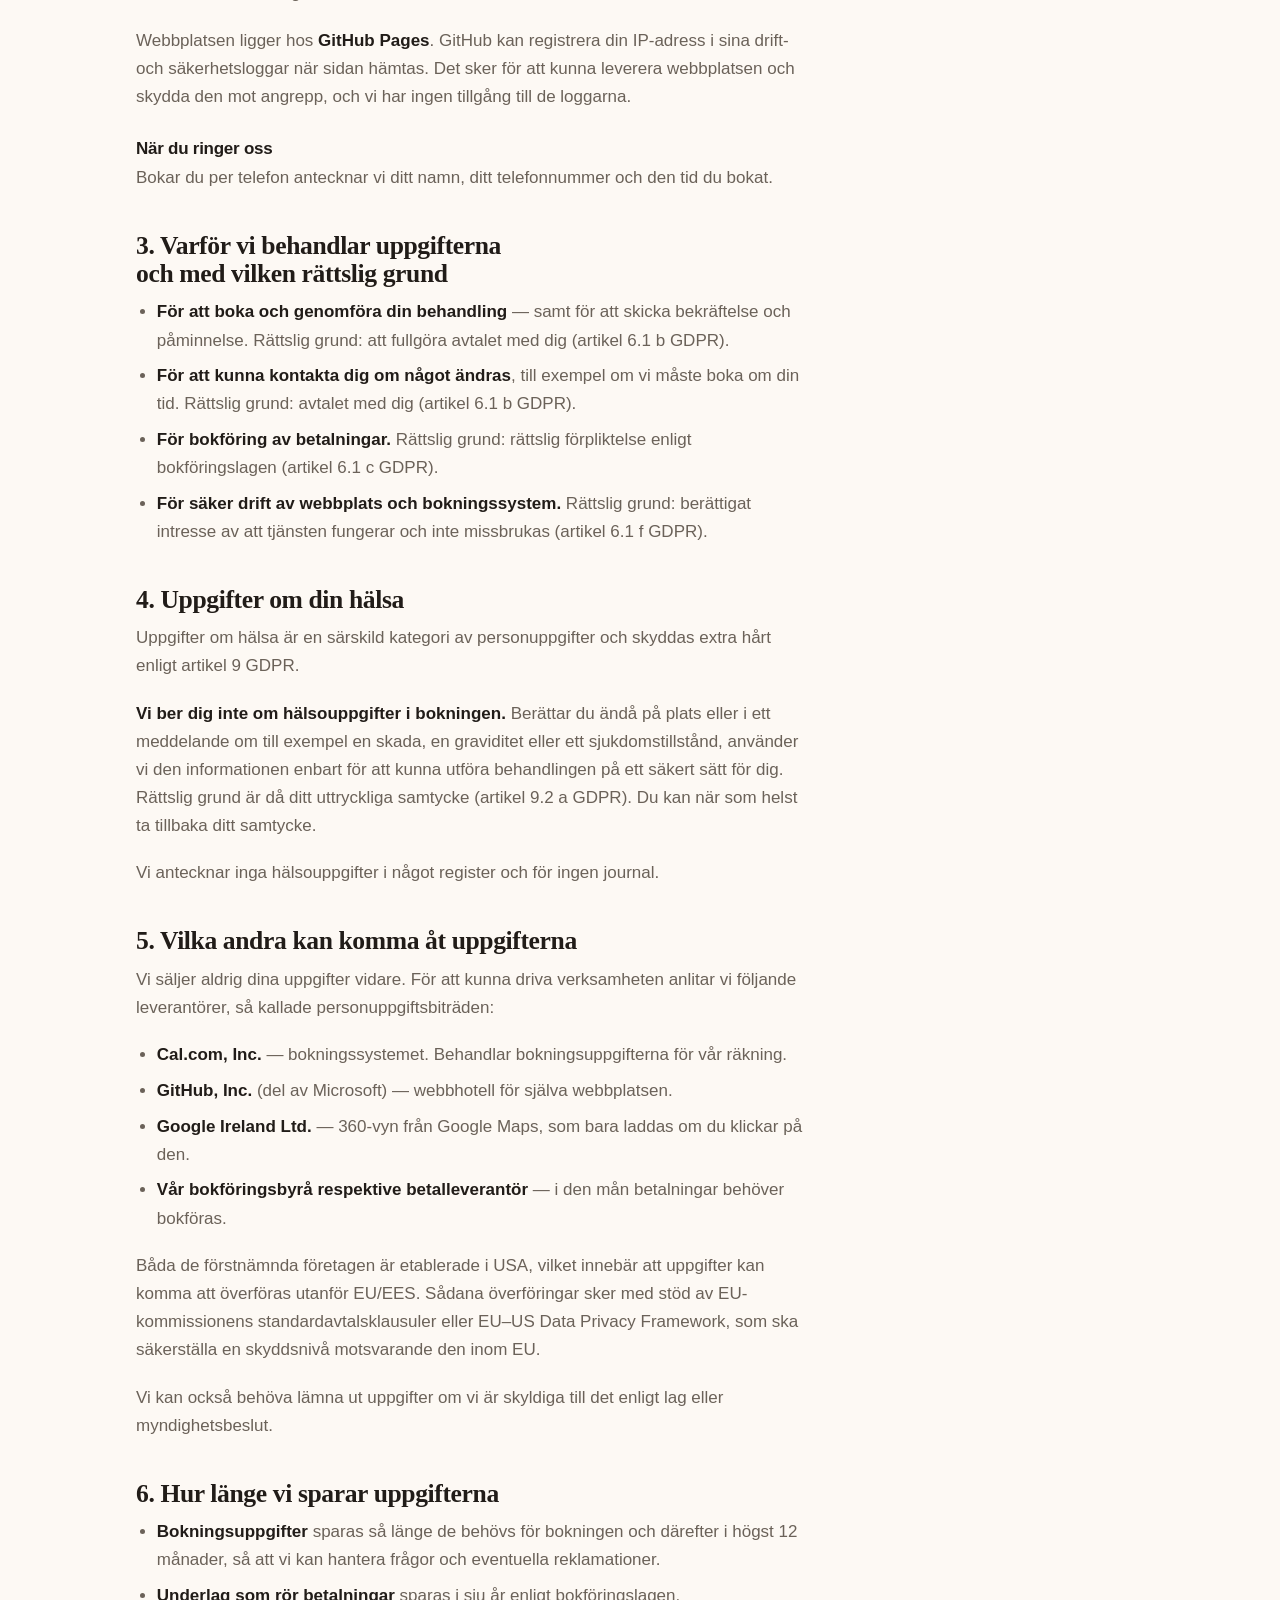
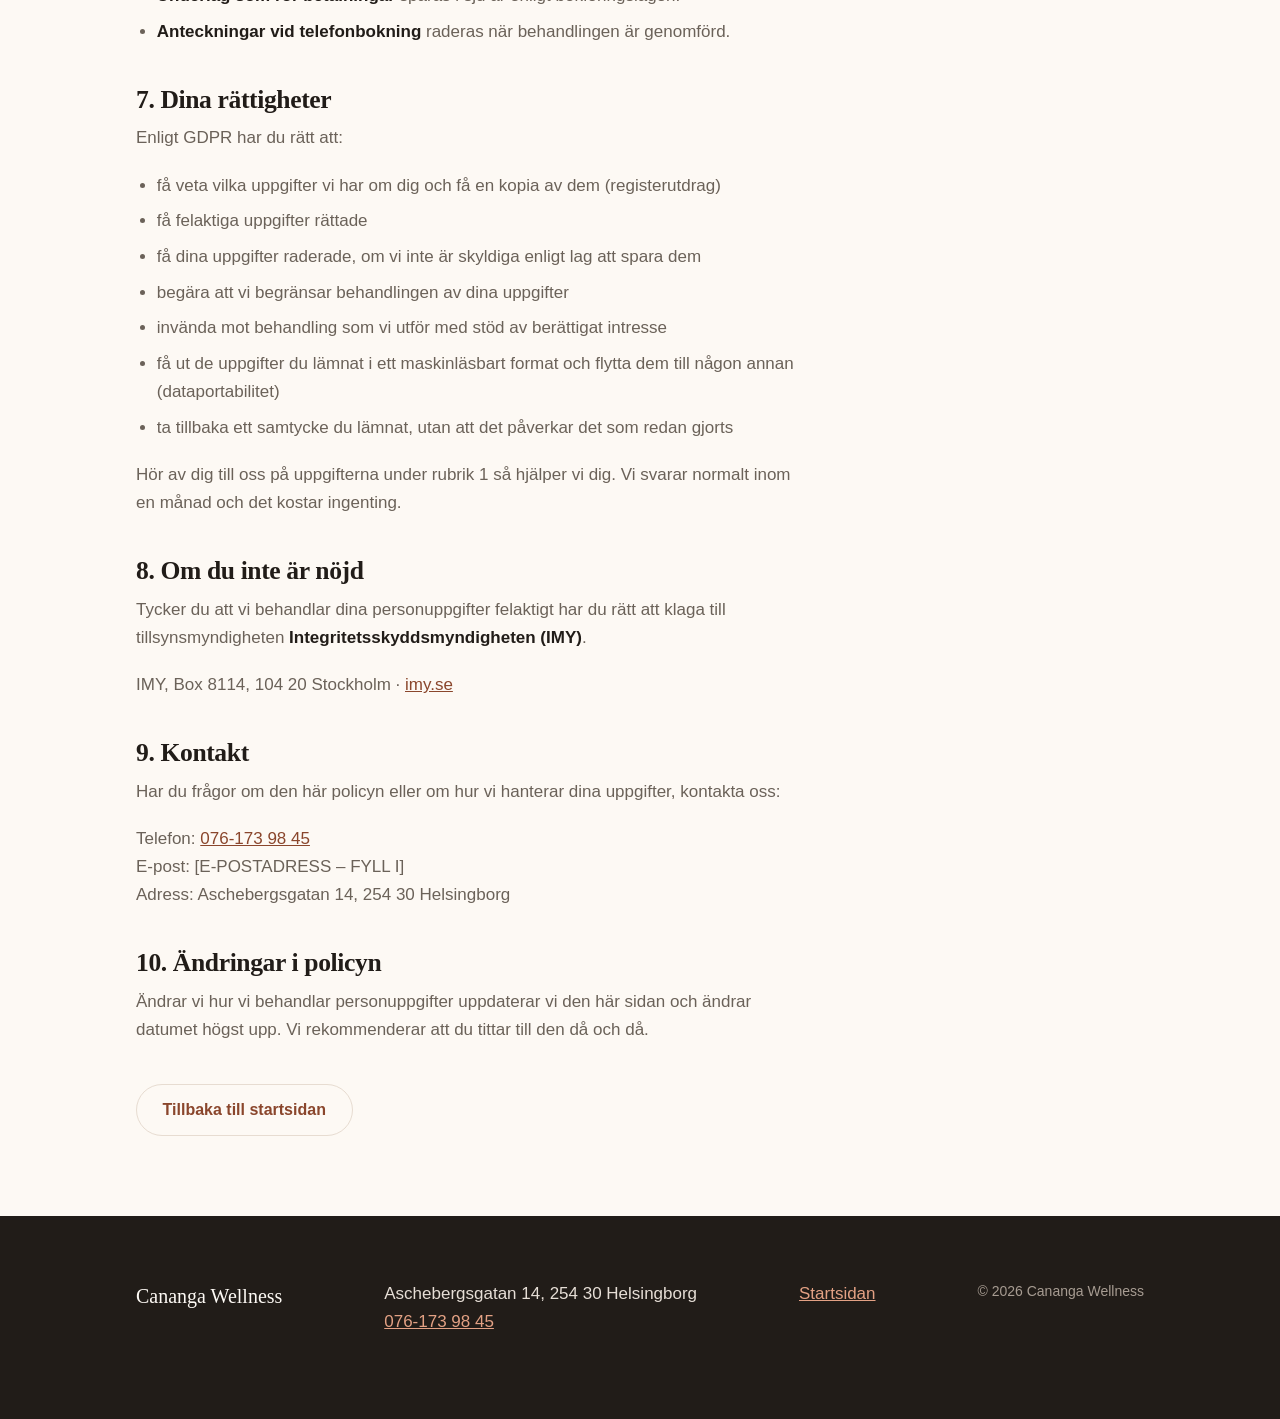
==== commit 4a056800: "Lägg till fasadbild, porträtt och 360-vy under Hitta hit Fasadbilden gör det lättare att känna igen " ====
--- a/integritetspolicy.html
+++ b/integritetspolicy.html
@@ -135,6 +135,12 @@
         liknande teknik i din webbläsare för att bokningen ska fungera.
       </p>
       <p>
+        På samma sätt laddas <strong>360-vyn under &quot;Hitta hit&quot;</strong> från
+        Google Maps först när du klickar på <em>Visa 360-vy</em>. Fram till dess
+        skickas ingenting till Google. När du klickar får Google din IP-adress
+        och kan lagra kakor eller liknande teknik i din webbläsare.
+      </p>
+      <p>
         Webbplatsen ligger hos <strong>GitHub Pages</strong>. GitHub kan
         registrera din IP-adress i sina drift- och säkerhetsloggar när sidan
         hämtas. Det sker för att kunna leverera webbplatsen och skydda den mot
@@ -205,6 +211,10 @@
         <li>
           <strong>GitHub, Inc.</strong> (del av Microsoft) — webbhotell för
           själva webbplatsen.
+        </li>
+        <li>
+          <strong>Google Ireland Ltd.</strong> — 360-vyn från Google Maps,
+          som bara laddas om du klickar på den.
         </li>
         <li>
           <strong>Vår bokföringsbyrå respektive betalleverantör</strong> — i den
--- a/css/style.css
+++ b/css/style.css
@@ -455,6 +455,46 @@
   margin-bottom: 1.75rem;
 }
 
+/* Knapparna där besökaren väljer behandling */
+.booking__choices {
+  display: flex;
+  flex-wrap: wrap;
+  gap: 0.75rem;
+  justify-content: center;
+}
+
+/* Flikar för att byta behandling när kalendern är öppen */
+.booking__tabs {
+  display: flex;
+  flex-wrap: wrap;
+  gap: 0.5rem;
+  padding: 0.85rem clamp(1rem, 4vw, 1.5rem);
+  border-bottom: 1px solid var(--line);
+  background: var(--cream);
+}
+
+.booking__tab {
+  font: inherit;
+  font-size: 0.9375rem;
+  font-weight: 600;
+  min-height: 2.75rem;
+  padding: 0.55rem 1.15rem;
+  border: 1px solid var(--line);
+  border-radius: 999px;
+  background: var(--white);
+  color: var(--accent-ink);
+  cursor: pointer;
+  transition: background-color 0.15s ease, border-color 0.15s ease, color 0.15s ease;
+}
+.booking__tab:hover { border-color: var(--accent); }
+
+/* Vald behandling */
+.booking__tab[aria-pressed="true"] {
+  background: var(--accent-deep);
+  border-color: var(--accent-deep);
+  color: var(--white);
+}
+
 .booking__mount {
   min-height: 34rem;
   width: 100%;
@@ -520,10 +560,79 @@
   margin-bottom: 1.5rem;
 }
 
+/* Litet porträtt i kontaktrutan.
+   Bilden är liten i original — därför visas den i litet format,
+   annars blir den suddig. Lägg in en större bild om du har en. */
+.portrait {
+  display: block;
+  width: 118px;
+  height: auto;
+  aspect-ratio: 141 / 235;
+  object-fit: cover;
+  border-radius: var(--radius);
+  border: 1px solid var(--line);
+  margin-bottom: 1.5rem;
+}
+
 .contact__phone {
   font-family: var(--font-display);
   font-size: clamp(1.5rem, 4.5vw, 2rem);
   margin-bottom: 0.75rem;
+}
+
+/* Bred bild med bildtext */
+.photo {
+  margin: clamp(2.5rem, 7vw, 4rem) 0 0;
+}
+
+.photo img {
+  display: block;
+  width: 100%;
+  height: auto;
+  aspect-ratio: 16 / 9;
+  object-fit: cover;
+  border-radius: var(--radius);
+  border: 1px solid var(--line);
+}
+
+.photo figcaption {
+  margin-top: 0.85rem;
+  font-size: 0.9375rem;
+  color: var(--ink-soft);
+}
+
+/* 360-vy från Google Street View */
+.streetview {
+  margin-top: clamp(2.5rem, 7vw, 4rem);
+}
+
+.streetview__title {
+  font-size: clamp(1.15rem, 2.5vw, 1.4rem);
+  margin-bottom: 1rem;
+}
+
+.streetview__gate {
+  border: 1px solid var(--line);
+  border-radius: var(--radius);
+  background: var(--cream-alt);
+  padding: clamp(2rem, 6vw, 3rem) clamp(1.25rem, 5vw, 2.5rem);
+  text-align: center;
+}
+
+.streetview__text {
+  color: var(--ink-soft);
+  font-size: 0.9375rem;
+  max-width: 30em;
+  margin-inline: auto;
+  margin-bottom: 1.5rem;
+}
+
+.streetview__frame iframe {
+  display: block;
+  width: 100%;
+  aspect-ratio: 16 / 10;
+  border: 1px solid var(--line);
+  border-radius: var(--radius);
 }
 .contact__phone a { text-decoration: none; }
 .contact__phone a:hover { text-decoration: underline; }
